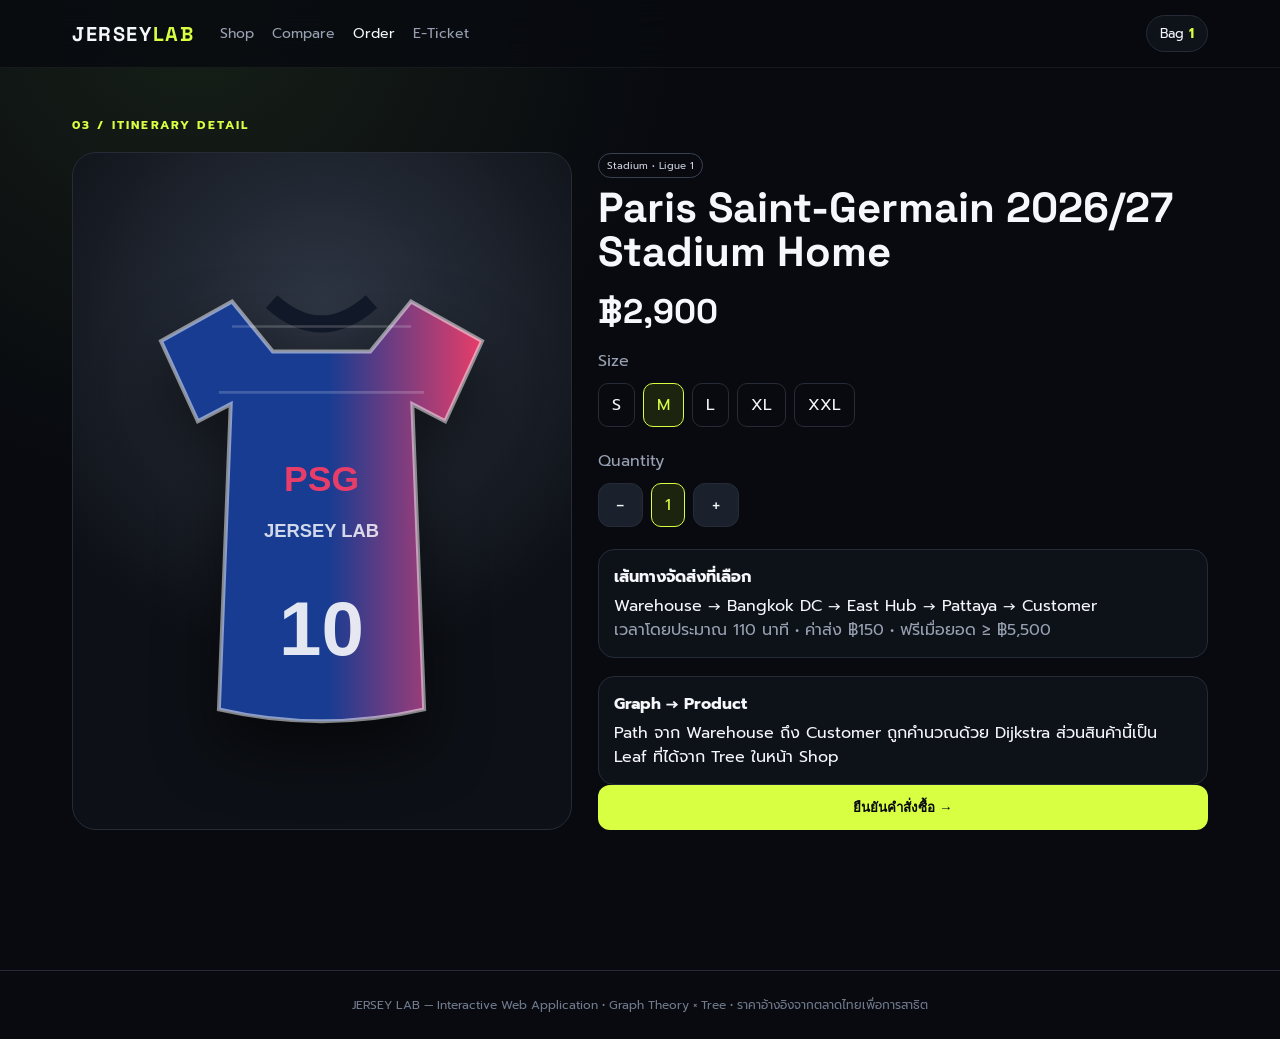
==== detail.html @ 3a6a40da "Add files via upload" ====
<!doctype html>
<html lang="th">
<head>
  <meta charset="utf-8">
  <meta name="viewport" content="width=device-width, initial-scale=1">
  <title>Order Detail — JERSEY LAB</title>
  <link rel="stylesheet" href="styles.css">
</head>
<body data-page="detail">
  <div id="app"></div>
  <script src="app.js"></script>
</body>
</html>
---- styles.css ----
@import url('https://fonts.googleapis.com/css2?family=Prompt:wght@300;400;500;600;700&family=Space+Grotesk:wght@500;600;700&display=swap');

:root{
  --bg:#080a0f; --panel:#10141c; --panel2:#151a24; --line:#252c38;
  --text:#f5f7fb; --muted:#98a1b2; --accent:#d9ff43; --accent2:#8da8ff;
  --danger:#ff6878; --shadow:0 20px 60px rgba(0,0,0,.35);
}
*{box-sizing:border-box} body{margin:0;background:radial-gradient(circle at 15% 0%,#172018 0,#080a0f 32%),var(--bg);color:var(--text);font-family:Prompt,system-ui,sans-serif}
a{color:inherit;text-decoration:none}.shell{min-height:100vh}.topbar{position:sticky;top:0;z-index:20;backdrop-filter:blur(16px);background:rgba(8,10,15,.82);border-bottom:1px solid rgba(255,255,255,.06)}
.nav{max-width:1180px;margin:auto;padding:15px 22px;display:flex;align-items:center;gap:26px}.brand{font:700 20px 'Space Grotesk';letter-spacing:.08em}.brand span{color:var(--accent)}.navlinks{display:flex;gap:18px;color:var(--muted);font-size:14px}.navlinks a.active,.navlinks a:hover{color:var(--text)}
.cart{margin-left:auto;border:1px solid var(--line);border-radius:999px;padding:8px 13px;font-size:13px;background:#0e1219}.cart b{color:var(--accent)}
main{max-width:1180px;margin:auto;padding:48px 22px 70px}.eyebrow{color:var(--accent);font-size:12px;font-weight:700;letter-spacing:.18em;text-transform:uppercase}.hero{display:grid;grid-template-columns:1.2fr .8fr;gap:35px;align-items:center;min-height:480px}.hero h1{font:700 clamp(48px,7vw,88px)/.92 'Space Grotesk';margin:15px 0}.hero h1 em{font-style:normal;color:var(--accent)}.hero p{max-width:650px;color:var(--muted);font-size:17px;line-height:1.8}.hero-art{min-height:410px;border:1px solid var(--line);border-radius:34px;background:linear-gradient(145deg,#171c26,#0b0d12);display:flex;align-items:center;justify-content:center;box-shadow:var(--shadow);position:relative;overflow:hidden}.hero-art:before{content:"MATCHDAY";position:absolute;font:700 120px 'Space Grotesk';color:rgba(255,255,255,.025);transform:rotate(-18deg)}
.btn{display:inline-flex;align-items:center;justify-content:center;gap:8px;border:0;border-radius:12px;padding:12px 18px;background:var(--accent);color:#080a0f;font-weight:700;cursor:pointer}.btn.secondary{background:#1b212c;color:var(--text);border:1px solid var(--line)}.btn.full{width:100%}
.section{margin-top:62px}.section-head{display:flex;justify-content:space-between;align-items:end;margin-bottom:20px}.section h2{font:600 30px 'Space Grotesk';margin:0}.muted{color:var(--muted)}
.grid{display:grid;grid-template-columns:repeat(4,1fr);gap:16px}.card{background:linear-gradient(160deg,#11161f,#0d1017);border:1px solid var(--line);border-radius:18px;overflow:hidden;transition:.2s}.card:hover{transform:translateY(-3px);border-color:#3b4555}.cardbody{padding:15px}.tag{display:inline-block;border:1px solid #394252;border-radius:999px;padding:4px 8px;font-size:10px;color:#cbd2df}.price{font:700 20px 'Space Grotesk';margin-top:8px}.product-name{font-weight:600;margin:8px 0 2px}.product-meta{font-size:12px;color:var(--muted)}.art{height:230px;display:flex;align-items:center;justify-content:center;background:radial-gradient(circle,#252c38 0,#11151d 65%)}.art svg{height:205px;filter:drop-shadow(0 18px 18px rgba(0,0,0,.45))}
.searchbar{display:grid;grid-template-columns:1fr 1fr auto;gap:10px;background:#0e1219;border:1px solid var(--line);padding:10px;border-radius:16px}.field{background:#151a24;border:1px solid #252d3a;border-radius:11px;padding:12px;color:var(--text);width:100%;outline:none}
.layout{display:grid;grid-template-columns:290px 1fr;gap:24px}.sidebar,.panel{background:rgba(15,19,27,.8);border:1px solid var(--line);border-radius:20px;padding:20px}.tree{font-size:13px}.tree ul{list-style:none;margin:7px 0;padding-left:18px;border-left:1px dashed #394252}.tree li{margin:8px 0;color:#c5cbd6}.tree .root{color:var(--accent);font-weight:700}
.compare-grid{display:grid;grid-template-columns:repeat(3,1fr);gap:15px}.route-card{border:1px solid var(--line);border-radius:18px;padding:18px;background:#10151d}.route-card.recommended{border-color:var(--accent);box-shadow:0 0 0 1px rgba(217,255,67,.1)}.route-label{font-size:11px;color:var(--accent);font-weight:700;letter-spacing:.12em}.route-price{font:700 28px 'Space Grotesk';margin:10px 0}.route-line{display:flex;gap:7px;align-items:center;flex-wrap:wrap;margin:16px 0}.node{padding:7px 9px;background:#1a202b;border-radius:9px;font-size:11px}.arrow{color:#657082}.stats{display:grid;grid-template-columns:repeat(3,1fr);gap:8px;margin:16px 0}.stat{background:#0c1017;border-radius:10px;padding:10px}.stat b{display:block;font:600 18px 'Space Grotesk'}.stat span{font-size:10px;color:var(--muted)}
.detail-grid{display:grid;grid-template-columns:.9fr 1.1fr;gap:26px}.big-art{min-height:580px;border:1px solid var(--line);border-radius:24px;background:radial-gradient(circle at 50% 25%,#303846,#0d1016 60%);display:flex;align-items:center;justify-content:center}.big-art svg{height:500px;filter:drop-shadow(0 30px 30px rgba(0,0,0,.55))}
.detail h1{font:700 42px/1.05 'Space Grotesk';margin:8px 0}.detail-price{font:700 34px 'Space Grotesk';margin:16px 0}.option-row{display:flex;gap:8px;flex-wrap:wrap;margin:10px 0 22px}.chip{padding:9px 13px;border:1px solid var(--line);border-radius:10px;cursor:pointer}.chip.selected{border-color:var(--accent);background:#1c2410;color:var(--accent)}
.info-box{border:1px solid var(--line);border-radius:16px;padding:15px;margin-top:18px;background:#0d1118}.info-box strong{display:block;margin-bottom:5px}
.ticket{max-width:800px;margin:35px auto;border:1px solid var(--line);border-radius:26px;overflow:hidden;background:#111722;box-shadow:var(--shadow)}.ticket-top{padding:30px;background:linear-gradient(120deg,#1a2113,#111722)}.ticket-body{padding:30px}.ticket-code{font:700 28px 'Space Grotesk';letter-spacing:.08em}.qr{width:150px;height:150px;border:8px solid white;background:repeating-linear-gradient(45deg,#111 0 4px,#fff 4px 8px),repeating-linear-gradient(-45deg,transparent 0 6px,#111 6px 10px);mix-blend-mode:screen}
.two-col{display:grid;grid-template-columns:1fr 1fr;gap:20px}.notice{padding:14px 16px;border-left:3px solid var(--accent);background:#12180d;color:#cbd5bb;border-radius:8px;font-size:13px}
.footer{border-top:1px solid var(--line);padding:25px 22px;color:#707a8c;text-align:center;font-size:12px;margin-top:70px}
@media(max-width:900px){.hero,.detail-grid,.layout{grid-template-columns:1fr}.grid{grid-template-columns:repeat(2,1fr)}.compare-grid{grid-template-columns:1fr}.hero-art{min-height:300px}.navlinks{display:none}}
@media(max-width:560px){main{padding:28px 14px}.grid{grid-template-columns:1fr}.searchbar{grid-template-columns:1fr}.two-col{grid-template-columns:1fr}.hero h1{font-size:52px}.big-art{min-height:420px}.big-art svg{height:360px}}
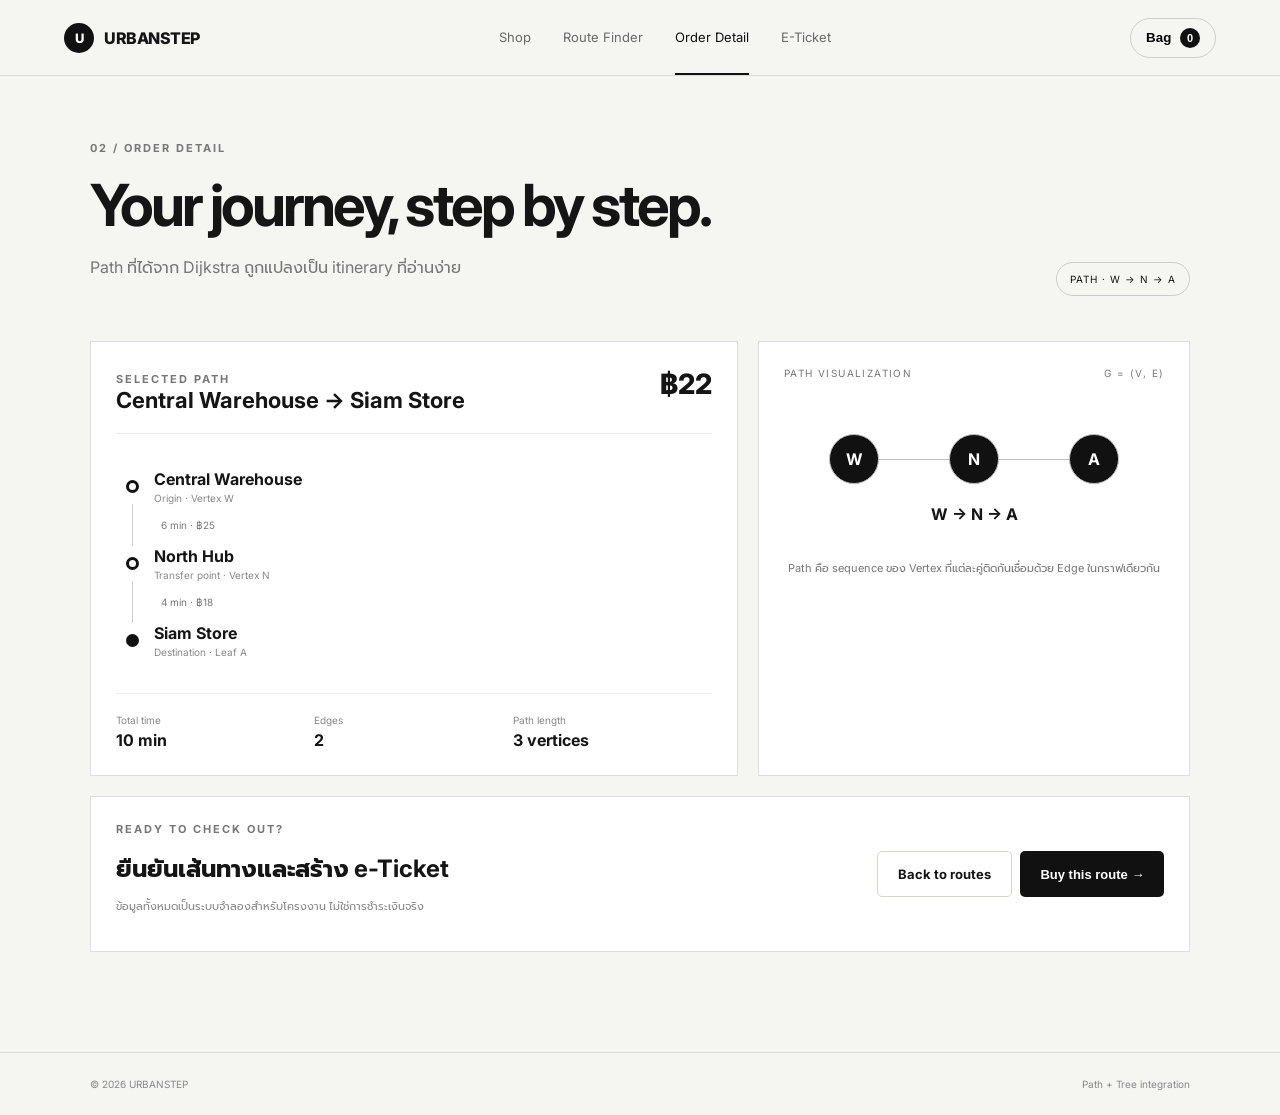
==== commit 644fd799: "Add files via upload" ====
--- a/detail.html
+++ b/detail.html
@@ -1,13 +1,41 @@
-<!doctype html>
+<!DOCTYPE html>
 <html lang="th">
 <head>
-  <meta charset="utf-8">
-  <meta name="viewport" content="width=device-width, initial-scale=1">
-  <title>Order Detail — JERSEY LAB</title>
-  <link rel="stylesheet" href="styles.css">
+<meta charset="UTF-8"><meta name="viewport" content="width=device-width, initial-scale=1.0">
+<title>Order Detail — URBANSTEP</title>
+<link rel="preconnect" href="https://fonts.googleapis.com">
+<link href="https://fonts.googleapis.com/css2?family=Inter:wght@400;500;600;700;800&family=Prompt:wght@400;500;600;700&display=swap" rel="stylesheet">
+<link rel="stylesheet" href="style.css">
 </head>
-<body data-page="detail">
-  <div id="app"></div>
-  <script src="app.js"></script>
+<body>
+<header class="nav"><a class="brand" href="index.html"><span class="brand-mark">U</span><span>URBANSTEP</span></a><nav><a href="index.html">Shop</a><a href="routes.html">Route Finder</a><a class="active" href="detail.html">Order Detail</a><a href="ticket.html">E-Ticket</a></nav><button class="cart-btn" onclick="showCart()">Bag <span id="cartCount">0</span></button></header>
+<main class="page">
+<div class="page-title"><div><div class="eyebrow">02 / ORDER DETAIL</div><h1>Your journey, step by step.</h1><p>Path ที่ได้จาก Dijkstra ถูกแปลงเป็น itinerary ที่อ่านง่าย</p></div><div class="pill">PATH ·  W → N → A</div></div>
+<section class="detail-grid">
+<div class="itinerary">
+<div class="journey-head"><div><span class="eyebrow">SELECTED PATH</span><h2>Central Warehouse → Siam Store</h2></div><div class="route-price">฿22</div></div>
+<div class="path-line">
+<div class="stop"><span class="stop-dot"></span><div><b>Central Warehouse</b><small>Origin · Vertex W</small></div></div>
+<div class="segment"><span>6 min · ฿25</span></div>
+<div class="stop"><span class="stop-dot"></span><div><b>North Hub</b><small>Transfer point · Vertex N</small></div></div>
+<div class="segment"><span>4 min · ฿18</span></div>
+<div class="stop"><span class="stop-dot end"></span><div><b>Siam Store</b><small>Destination · Leaf A</small></div></div>
+</div>
+<div class="info-row"><div><span>Total time</span><b>10 min</b></div><div><span>Edges</span><b>2</b></div><div><span>Path length</span><b>3 vertices</b></div></div>
+</div>
+<div class="visual-card">
+<div class="section-mini"><span>PATH VISUALIZATION</span><span>G = (V, E)</span></div>
+<div class="big-path"><div class="bp-node active">W</div><div class="bp-edge active"></div><div class="bp-node active">N</div><div class="bp-edge active"></div><div class="bp-node active">A</div></div>
+<div class="path-code">W → N → A</div>
+<p>Path คือ sequence ของ Vertex ที่แต่ละคู่ติดกันเชื่อมด้วย Edge ในกราฟเดียวกัน</p>
+</div>
+</section>
+<section class="order-card">
+<div><div class="eyebrow">READY TO CHECK OUT?</div><h2>ยืนยันเส้นทางและสร้าง e-Ticket</h2><p>ข้อมูลทั้งหมดเป็นระบบจำลองสำหรับโครงงาน ไม่ใช่การชำระเงินจริง</p></div>
+<div class="order-actions"><a class="secondary" href="routes.html">Back to routes</a><button class="primary" onclick="confirmTicket()">Buy this route →</button></div>
+</section>
+</main>
+<footer><span>© 2026 URBANSTEP</span><span>Path + Tree integration</span></footer>
+<script src="app.js"></script>
 </body>
 </html>
--- a/style.css
+++ b/style.css
@@ -0,0 +1 @@
+*{box-sizing:border-box}html{scroll-behavior:smooth}body{margin:0;background:#f5f5f2;color:#151515;font-family:Inter,Prompt,sans-serif}a{text-decoration:none;color:inherit}.nav{height:76px;padding:0 5vw;display:flex;align-items:center;justify-content:space-between;background:#f5f5f2;border-bottom:1px solid #deded8;position:sticky;top:0;z-index:10}.brand{display:flex;align-items:center;gap:10px;font-weight:800;letter-spacing:-.5px}.brand-mark{width:30px;height:30px;border-radius:50%;display:grid;place-items:center;background:#111;color:#fff;font-size:13px}.nav nav{display:flex;gap:32px;font-size:13px;color:#696969}.nav nav a{padding:28px 0;border-bottom:2px solid transparent}.nav nav a.active,.nav nav a:hover{color:#111;border-color:#111}.cart-btn{border:1px solid #cfcfc9;background:transparent;border-radius:99px;padding:9px 15px;font-weight:600}.cart-btn span{display:inline-grid;place-items:center;background:#111;color:#fff;border-radius:50%;width:20px;height:20px;margin-left:5px;font-size:11px}.hero{min-height:650px;padding:75px 7vw 60px;display:grid;grid-template-columns:1fr 1fr;align-items:center;gap:40px}.eyebrow{font-size:11px;letter-spacing:2px;font-weight:700;color:#777;margin-bottom:15px}.hero h1{font-size:clamp(55px,7vw,100px);line-height:.92;letter-spacing:-5px;margin:0 0 28px;font-weight:800}.hero h1 em{font-family:Georgia,serif;font-weight:400}.hero p{max-width:510px;line-height:1.8;color:#656565;margin-bottom:35px}.primary,.secondary{display:inline-flex;align-items:center;justify-content:center;gap:18px;border:0;cursor:pointer;padding:14px 20px;border-radius:5px;font-weight:700;font-size:13px}.primary{background:#111;color:#fff}.secondary{background:#fff;border:1px solid #d5d5cf}.hero-visual{height:510px;position:relative;display:grid;place-items:center}.hero-visual img{width:78%;height:88%;object-fit:cover;border-radius:4px;filter:saturate(.8);position:relative;z-index:1}.hero-orb{position:absolute;width:430px;height:430px;border-radius:50%;background:#deded8;right:2%;top:8%}.floating-card{position:absolute;z-index:2;background:rgba(255,255,255,.94);padding:18px 20px;left:4%;bottom:5%;box-shadow:0 15px 40px #0001;min-width:160px}.floating-card small,.floating-card span{display:block;color:#777;font-size:10px;letter-spacing:1px}.floating-card strong{display:block;margin:5px 0}.trust{margin:0 7vw;border-top:1px solid #d8d8d2;border-bottom:1px solid #d8d8d2;display:grid;grid-template-columns:repeat(4,1fr);padding:22px 0}.trust div{display:flex;gap:12px;align-items:center;justify-content:center;border-right:1px solid #ddd}.trust div:last-child{border:0}.trust b{font-size:14px}.trust span{font-size:11px;color:#777}.section{padding:100px 7vw}.section-head{display:flex;justify-content:space-between;align-items:end;margin-bottom:35px}.section h2,.math-banner h2{font-size:40px;letter-spacing:-2px;margin:0}.filter-row{display:flex;gap:6px}.filter{border:0;background:transparent;padding:9px 13px;color:#777;cursor:pointer}.filter.active{background:#111;color:#fff;border-radius:3px}.product-grid{display:grid;grid-template-columns:repeat(3,1fr);gap:18px}.product{background:#fff}.product-image{height:330px;position:relative;overflow:hidden;background:#e7e7e2}.product-image img{width:100%;height:100%;object-fit:cover;transition:.5s}.product:hover img{transform:scale(1.04)}.tag{position:absolute;top:14px;left:14px;background:#111;color:#fff;padding:5px 8px;font-size:9px;letter-spacing:1px}.product-info{padding:19px}.product-info .category{color:#888;font-size:10px;text-transform:uppercase;letter-spacing:1px}.product-info h3{font-size:16px;margin:8px 0}.product-bottom{display:flex;justify-content:space-between;align-items:center}.price{font-weight:700}.add{border:1px solid #ccc;background:#fff;border-radius:3px;padding:7px 10px;font-size:11px;cursor:pointer}.math-banner{margin:0 7vw 100px;background:#171717;color:#fff;padding:55px;display:flex;justify-content:space-between;align-items:end;gap:40px}.math-banner p{color:#aaa;max-width:600px;line-height:1.7}.page{padding:65px 7vw 100px;max-width:1400px;margin:auto}.page-title{display:flex;justify-content:space-between;align-items:end;margin-bottom:45px}.page-title h1{font-size:58px;letter-spacing:-3px;margin:0 0 12px}.page-title p{color:#777}.pill{border:1px solid #ccc;padding:10px 13px;border-radius:99px;font-size:10px;letter-spacing:1px}.search-panel{background:#fff;padding:28px;display:flex;align-items:end;gap:15px;border:1px solid #ddd;margin-bottom:45px}.select-wrap{flex:1}.select-wrap label{display:block;font-size:10px;color:#777;letter-spacing:1px;margin-bottom:8px}.select-wrap select{width:100%;padding:15px;border:1px solid #d4d4ce;background:#fafaf8;font:inherit}.swap{padding-bottom:14px;color:#999}.route-layout{display:grid;grid-template-columns:1.3fr .8fr;gap:25px}.section-mini{display:flex;justify-content:space-between;font-size:10px;letter-spacing:1.4px;color:#777;margin-bottom:14px}.route-results{display:grid;gap:12px}.route-card{background:#fff;border:1px solid #ddd;padding:22px}.route-card.best{border:2px solid #111}.route-top{display:flex;justify-content:space-between}.route-title{font-weight:800}.route-title small{display:block;font-size:10px;color:#777;font-weight:400;margin-top:5px}.route-metrics{display:flex;gap:30px;margin:18px 0}.route-metrics b{display:block}.route-metrics small{color:#888;font-size:10px}.mini-path{font-size:12px;color:#666}.graph-card,.tree-card,.itinerary,.visual-card,.order-card,.fare-card{background:#fff;border:1px solid #ddd;padding:25px}.graph-map{height:330px;position:relative;background:#fafaf8;border:1px solid #eee}.graph-map svg{position:absolute;inset:0;width:100%;height:100%}.graph-map line{stroke:#c9c9c2;stroke-width:1.5}.node{position:absolute;width:38px;height:38px;background:#111;color:#fff;border-radius:50%;display:grid;place-items:center;font-size:11px;z-index:2}.n1{left:6%;top:10%}.n2{left:34%;top:29%}.n3{left:60%;top:15%}.n4{left:34%;top:65%}.n5{left:84%;top:43%}.n6{left:60%;top:68%}.n7{left:86%;top:83%}.edge-label{position:absolute;background:#fff;font-size:9px;color:#777;z-index:3;padding:2px 4px}.e1{left:22%;top:19%}.e2{left:43%;top:11%}.e3{left:46%;top:25%}.e4{left:36%;top:47%}.e5{left:72%;top:26%}.e6{left:63%;top:49%}.legend{font-size:10px;color:#777;display:flex;justify-content:space-between;margin-top:12px}.dot{width:7px;height:7px;background:#111;display:inline-block;border-radius:50%;margin-right:5px}.tree-card{margin-top:25px}.tree{text-align:center;padding:20px}.tree-node{display:inline-block;padding:9px 13px;border:1px solid #bbb;border-radius:4px;background:#fafaf8;font-size:11px}.tree-node.root{background:#111;color:#fff}.tree-branches{display:flex;justify-content:center;gap:80px;margin-top:20px}.tree-children{display:flex;gap:8px;margin-top:12px}.tree-note{border-top:1px solid #eee;padding-top:15px;font-size:11px;color:#777}.detail-grid{display:grid;grid-template-columns:1.2fr .8fr;gap:20px}.journey-head{display:flex;justify-content:space-between;border-bottom:1px solid #eee;padding-bottom:20px}.journey-head h2{font-size:22px;margin:0}.route-price{font-size:28px;font-weight:800}.path-line{padding:35px 10px}.stop{display:flex;gap:15px;align-items:center}.stop-dot{width:13px;height:13px;border:3px solid #111;border-radius:50%;display:block}.stop-dot.end{background:#111}.stop b,.stop small{display:block}.stop small{font-size:10px;color:#888;margin-top:3px}.segment{border-left:1px solid #ccc;margin-left:6px;padding:15px 0 15px 28px;color:#777;font-size:10px}.info-row{border-top:1px solid #eee;padding-top:20px;display:grid;grid-template-columns:repeat(3,1fr)}.info-row span,.info-row b{display:block}.info-row span{font-size:10px;color:#888;margin-bottom:4px}.big-path{display:flex;align-items:center;justify-content:center;margin:55px 0 20px}.bp-node{width:50px;height:50px;border-radius:50%;border:1px solid #bbb;display:grid;place-items:center;font-weight:700}.bp-node.active{background:#111;color:#fff}.bp-edge{width:70px;height:1px;background:#bbb}.path-code{text-align:center;font-weight:700}.visual-card p{font-size:11px;color:#777;line-height:1.7;text-align:center;margin-top:35px}.order-card{margin-top:20px;display:flex;justify-content:space-between;align-items:center}.order-card h2{margin:0 0 8px}.order-card p{font-size:11px;color:#888}.order-actions{display:flex;gap:8px}.ticket-wrap{display:grid;grid-template-columns:1.2fr .8fr;gap:20px;align-items:start}.ticket{background:#171717;color:#fff;padding:30px;position:relative;overflow:hidden}.ticket:after{content:"";position:absolute;width:250px;height:250px;border:1px solid #ffffff15;border-radius:50%;right:-100px;top:-100px}.ticket-top,.ticket-route,.ticket-meta,.ticket-bottom{display:flex;justify-content:space-between}.brand-small{font-size:11px;letter-spacing:2px;font-weight:800}.ticket h2{margin:6px 0 0}.ticket-status{font-size:9px;letter-spacing:1px;border:1px solid #555;padding:7px;height:max-content}.ticket-route{border-top:1px solid #333;border-bottom:1px solid #333;margin:35px 0;padding:28px 0;align-items:center}.ticket-route small,.ticket-route span{display:block;color:#777;font-size:9px}.ticket-route b{display:block;margin:5px 0;font-size:16px}.ticket-meta{gap:20px}.ticket-meta div{flex:1}.ticket-meta small{display:block;color:#777;font-size:9px}.ticket-meta b{font-size:11px}.ticket-bottom{align-items:end;margin-top:45px}.barcode{width:150px;height:35px;background:repeating-linear-gradient(90deg,#fff 0 2px,transparent 2px 5px);margin-bottom:7px}.ticket-bottom small{font-size:8px;color:#777}.qr{width:75px;height:75px;background:#fff;color:#111;display:grid;place-items:center}.qr span{font-size:55px}.fare-row{display:grid;grid-template-columns:1fr auto auto;gap:20px;padding:18px 0;border-bottom:1px solid #eee;font-size:12px}.fare-row small{color:#888}.fare-total{display:flex;justify-content:space-between;padding:22px 0;font-size:18px}.fare-card p{font-size:10px;line-height:1.7;color:#888;margin-bottom:25px}.full{width:100%}.notice{margin-top:20px;padding:15px;background:#ecece7;font-size:10px;color:#666}footer{border-top:1px solid #ddd;padding:25px 7vw;display:flex;justify-content:space-between;color:#888;font-size:10px}@media(max-width:800px){.nav nav{display:none}.hero,.route-layout,.detail-grid,.ticket-wrap{grid-template-columns:1fr}.hero{padding-top:40px}.hero-visual{height:400px}.trust,.product-grid{grid-template-columns:1fr 1fr}.section-head,.page-title,.order-card{display:block}.filter-row{margin-top:20px}.search-panel{display:block}.swap{display:none}.select-wrap{margin-bottom:12px}.math-banner{display:block;padding:30px}.tree-branches{gap:15px}.tree-children{flex-wrap:wrap;justify-content:center}.page-title h1{font-size:42px}.hero h1{font-size:65px}.trust{gap:15px}.trust div{border:0}.product-grid{grid-template-columns:1fr}.section{padding:60px 5vw}.page{padding:45px 5vw}.nav{padding:0 5vw}.hero-visual img{width:90%}}
